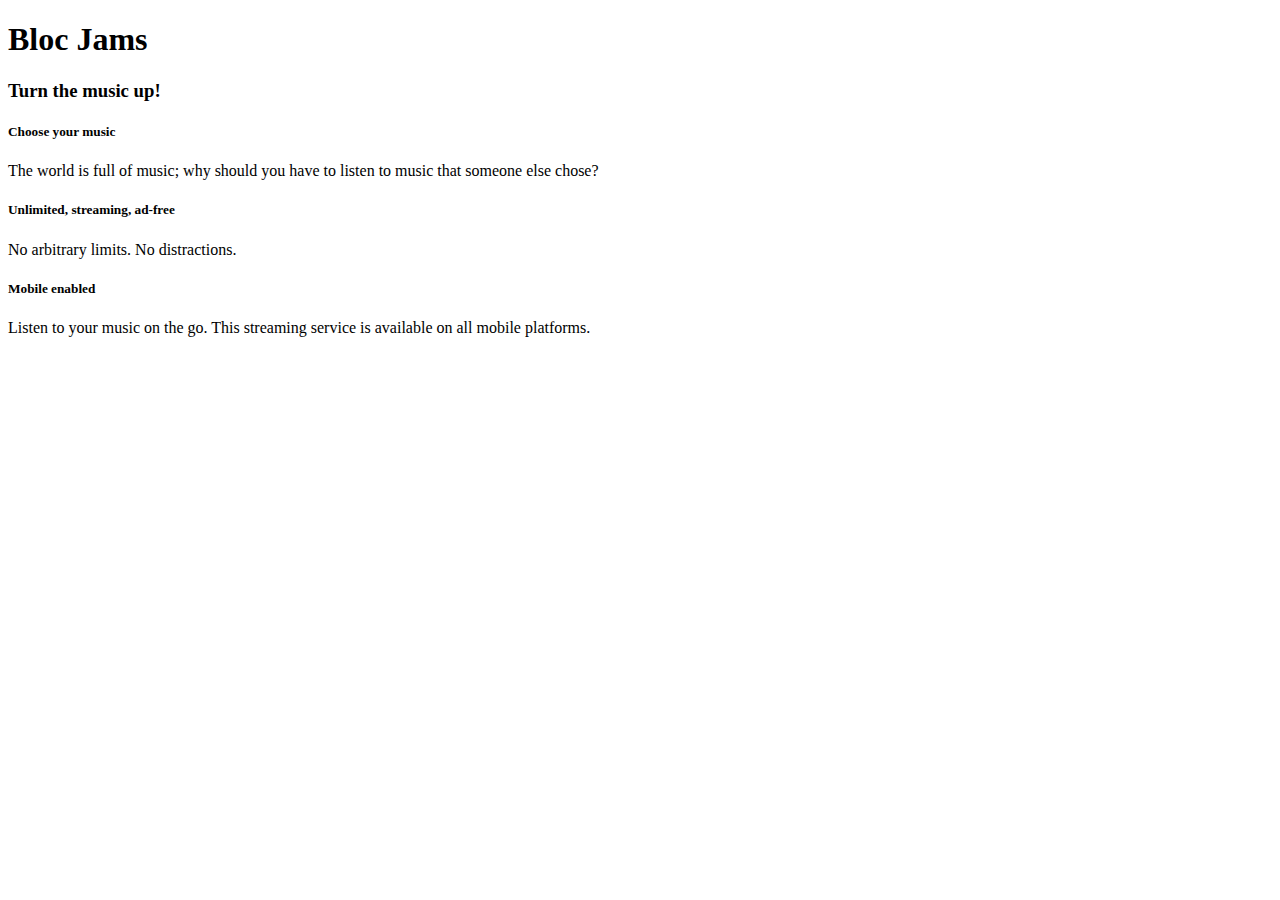
==== index.html @ 88e638bc "Assignment 6 completed" ====
<!DOCTYPE html>
<html>
<head>
  <title>Bloc Jams</title>
</head>
<body>
  <nav><!-- navigation bar -->
    
  </nav>
  <section><!-- hero content -->
    <h1>Bloc Jams</h1>
    <h3>Turn the music up!</h3>
  </section>
  <section><!-- selling points -->
    <div>
      <h5>Choose your music</h5>
      <p>The world is full of music; why should you have to listen to music that someone else chose?</p>
    </div>
    <div>
      <h5>Unlimited, streaming, ad-free</h5>
      <p>No arbitrary limits. No distractions.</p>
    </div>
    <div>
      <h5>Mobile enabled</h5>
      <p>Listen to your music on the go. This streaming service is available on all mobile platforms.</p>
    </div>
  </section>
</body>
</html>
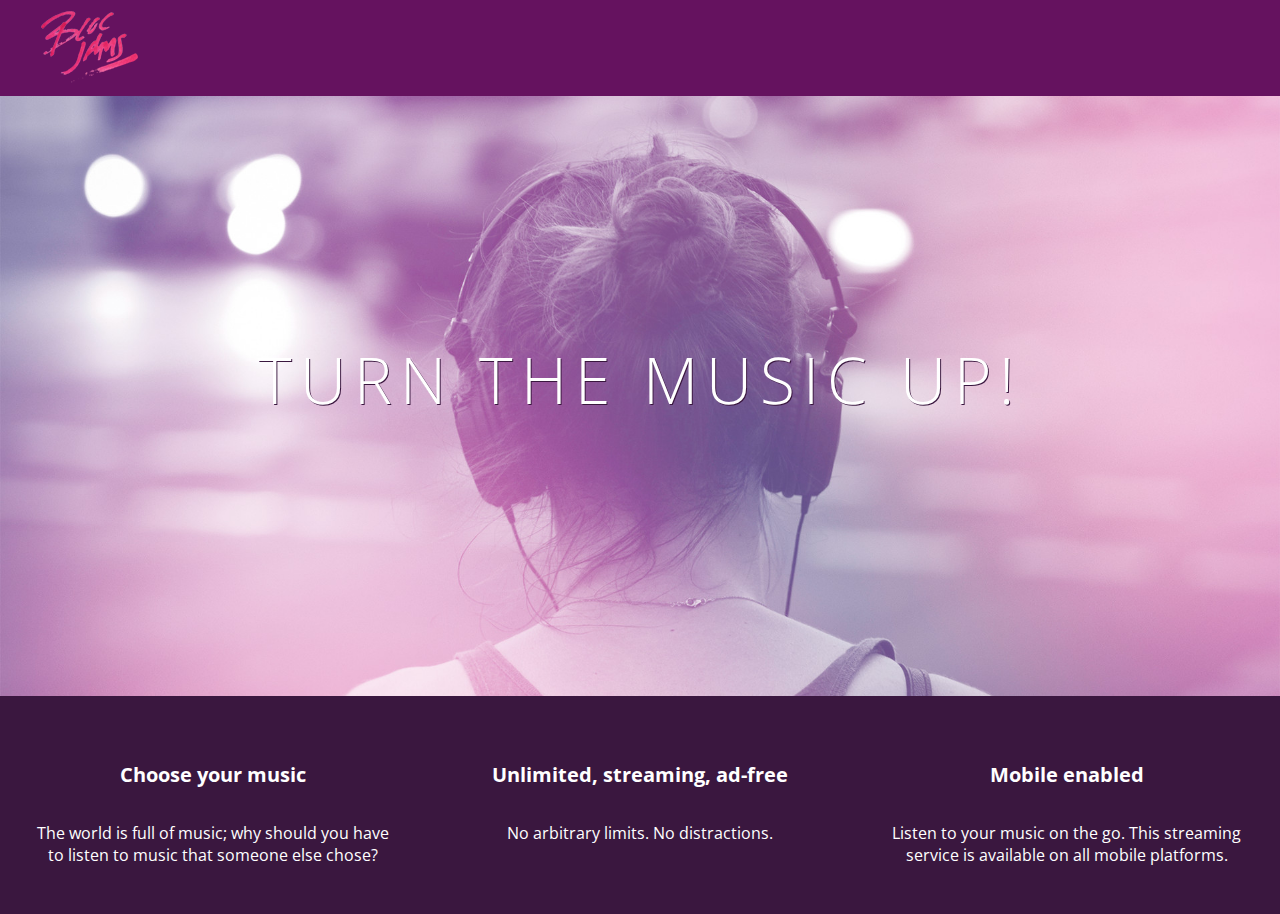
==== commit f0cb00d6: "Checkpoint 7 completed" ====
--- a/index.html
+++ b/index.html
@@ -2,27 +2,33 @@
 <html>
 <head>
   <title>Bloc Jams</title>
+  <link rel="stylesheet" type="text/css" href="http://fonts.googleapis.com/css?family=Open+Sans:400,800,600,700,300">
+  <link rel="stylesheet" type="text/css" href="http://code.ionicframework.com/ionicons/2.0.1/css/ionicons.min.css">
+  <link rel="stylesheet" type="text/css" href="styles/normalize.css">
+  <link rel="stylesheet" type="text/css" href="styles/main.css">
 </head>
-<body>
-  <nav><!-- navigation bar -->
-    
+<body class="landing">
+  <nav class="navbar"><!-- navigation bar -->
+    <img src="assets/images/bloc_jams_logo.png" alt="bloc jams logo" class="logo">
   </nav>
-  <section><!-- hero content -->
-    <h1>Bloc Jams</h1>
-    <h3>Turn the music up!</h3>
+  <section class="hero-content"><!-- hero content -->
+    <h1 class="hero-title">Turn the music up!</h1>
   </section>
-  <section><!-- selling points -->
-    <div>
-      <h5>Choose your music</h5>
-      <p>The world is full of music; why should you have to listen to music that someone else chose?</p>
+  <section class="selling-points"><!-- selling points -->
+    <div class="point">
+      <span class="ion-music-note"></span>
+      <h5 class="point-title">Choose your music</h5>
+      <p class="point-description">The world is full of music; why should you have to listen to music that someone else chose?</p>
     </div>
-    <div>
-      <h5>Unlimited, streaming, ad-free</h5>
-      <p>No arbitrary limits. No distractions.</p>
+    <div class="point">
+      <span class="ion-radio-waves"></span>
+      <h5 class="point-title">Unlimited, streaming, ad-free</h5>
+      <p class="point-description">No arbitrary limits. No distractions.</p>
     </div>
-    <div>
-      <h5>Mobile enabled</h5>
-      <p>Listen to your music on the go. This streaming service is available on all mobile platforms.</p>
+    <div class="point">
+      <span class="ion-iphone"></span>
+      <h5 class="point-title">Mobile enabled</h5>
+      <p class="point-description">Listen to your music on the go. This streaming service is available on all mobile platforms.</p>
     </div>
   </section>
 </body>
--- a/styles/main.css
+++ b/styles/main.css
@@ -0,0 +1,77 @@
+html {
+  height: 100%;
+  font-size: 100%;
+}
+
+body {
+  font-family: 'Open Sans';
+  color: white;
+  min-height: 100%;
+}
+
+body.landing {
+  background-color: rgb(58,23,63);
+}
+
+.navbar {
+  padding: 0.5rem;
+  background-color: rgb(101,18,95);
+}
+
+.navbar .logo {
+  position: relative;
+  left: 2rem;
+}
+
+.hero-content {
+  position: relative;
+  min-height: 600px;
+  background-image: url(../assets/images/bloc_jams_bg.jpg);
+  background-repeat: no-repeat;
+  background-position: center center;
+  background-size: cover;
+}
+
+.hero-content .hero-title {
+  position: absolute;
+  top: 40%;
+  -webkit-transform: translateY(-50%);
+  -moz-transform: translateT(-50%);
+  -ms-transform: translateY(-50%);
+  transform: translateY(-50%);
+  width: 100%;
+  text-align: center;
+  font-size: 4rem;
+  font-weight: 300;
+  text-transform: uppercase;
+  letter-spacing: 0.5rem;
+  text-shadow: 1px 1px 0px rgb(58,23,63);
+}
+
+.selling-points {
+  position: relative;
+  display: table;
+  width: 100%;
+  -webkit-box-sizing: border-box;
+  -moz-box-sizing: border-box;
+  box-sizing: border-box;
+}
+
+.point {
+  display: table-cell;
+  position: relative;
+  width: 33.3%;
+  padding: 2rem;
+  text-align: center;
+}
+
+.point .point-title {
+  font-size: 1.25rem;
+}
+
+.ion-music-note, 
+.ion-radio-waves, 
+.ion-iphone {
+  color: rgb(233,50,117);
+  font-size: 5rem;
+}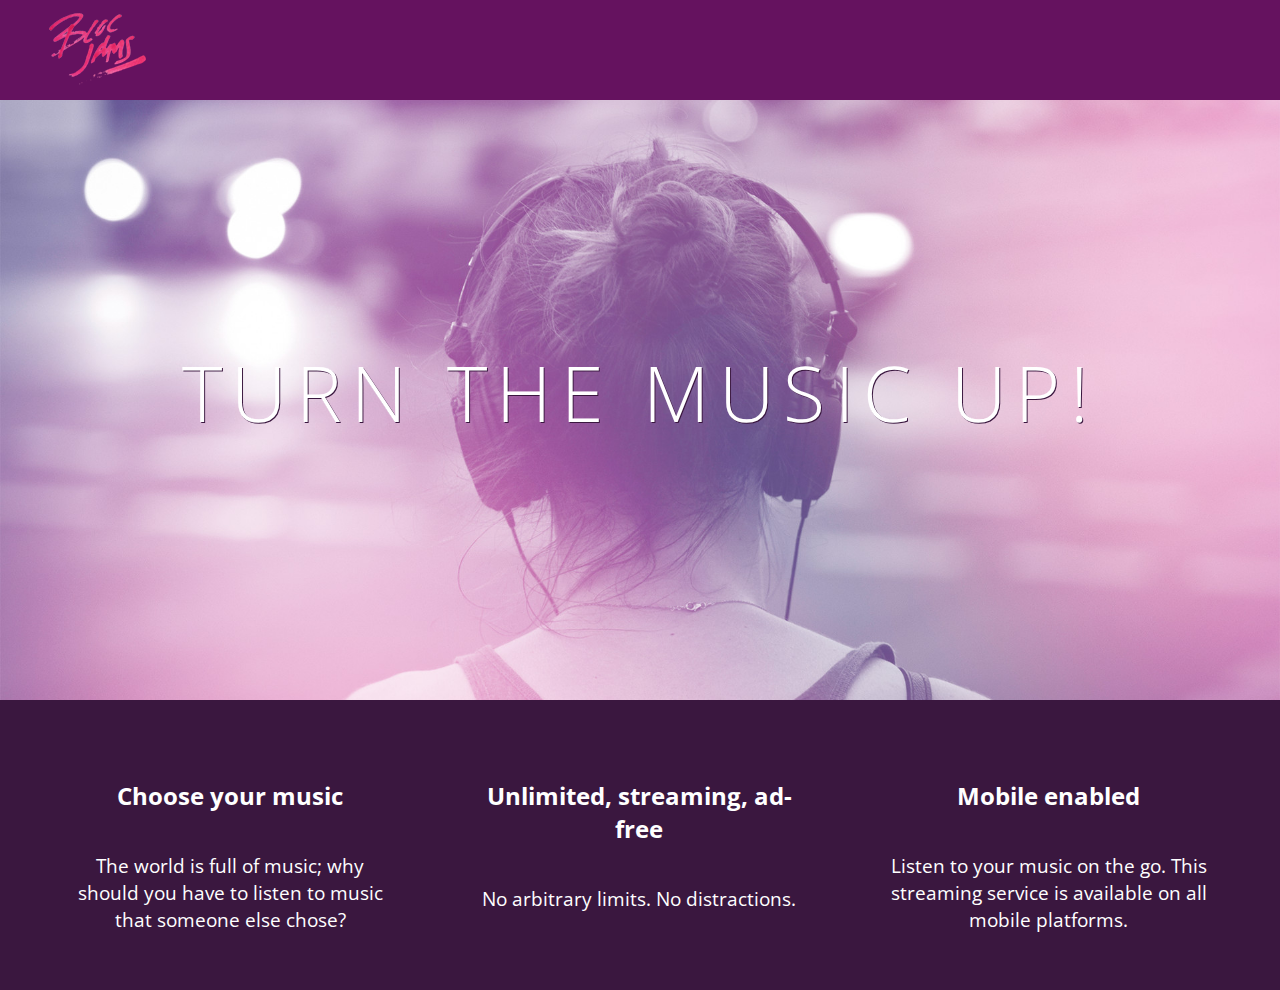
==== commit c9759b41: "Checkpoint 8 Completed" ====
--- a/index.html
+++ b/index.html
@@ -2,10 +2,12 @@
 <html>
 <head>
   <title>Bloc Jams</title>
+  <meta name="viewport" content="width=device-width, initial-scale=1">
   <link rel="stylesheet" type="text/css" href="http://fonts.googleapis.com/css?family=Open+Sans:400,800,600,700,300">
   <link rel="stylesheet" type="text/css" href="http://code.ionicframework.com/ionicons/2.0.1/css/ionicons.min.css">
   <link rel="stylesheet" type="text/css" href="styles/normalize.css">
   <link rel="stylesheet" type="text/css" href="styles/main.css">
+  <link rel="stylesheet" type="text/css" href="styles/landing.css">
 </head>
 <body class="landing">
   <nav class="navbar"><!-- navigation bar -->
@@ -14,18 +16,18 @@
   <section class="hero-content"><!-- hero content -->
     <h1 class="hero-title">Turn the music up!</h1>
   </section>
-  <section class="selling-points"><!-- selling points -->
-    <div class="point">
+  <section class="selling-points container"><!-- selling points -->
+    <div class="point column third">
       <span class="ion-music-note"></span>
       <h5 class="point-title">Choose your music</h5>
       <p class="point-description">The world is full of music; why should you have to listen to music that someone else chose?</p>
     </div>
-    <div class="point">
+    <div class="point column third">
       <span class="ion-radio-waves"></span>
       <h5 class="point-title">Unlimited, streaming, ad-free</h5>
       <p class="point-description">No arbitrary limits. No distractions.</p>
     </div>
-    <div class="point">
+    <div class="point column third">
       <span class="ion-iphone"></span>
       <h5 class="point-title">Mobile enabled</h5>
       <p class="point-description">Listen to your music on the go. This streaming service is available on all mobile platforms.</p>
--- a/styles/main.css
+++ b/styles/main.css
@@ -1,3 +1,9 @@
+*, *::before, *::after {
+  -moz-box-sizing: border-box;
+  -webkit-box-sizing: border-box;
+  box-sizing: border-box;
+}
+
 html {
   height: 100%;
   font-size: 100%;
@@ -7,10 +13,6 @@
   font-family: 'Open Sans';
   color: white;
   min-height: 100%;
-}
-
-body.landing {
-  background-color: rgb(58,23,63);
 }
 
 .navbar {
@@ -23,55 +25,28 @@
   left: 2rem;
 }
 
-.hero-content {
-  position: relative;
-  min-height: 600px;
-  background-image: url(../assets/images/bloc_jams_bg.jpg);
-  background-repeat: no-repeat;
-  background-position: center center;
-  background-size: cover;
+.container {
+  margin: 0 auto;
+  max-width: 64rem;
 }
 
-.hero-content .hero-title {
-  position: absolute;
-  top: 40%;
-  -webkit-transform: translateY(-50%);
-  -moz-transform: translateT(-50%);
-  -ms-transform: translateY(-50%);
-  transform: translateY(-50%);
-  width: 100%;
-  text-align: center;
-  font-size: 4rem;
-  font-weight: 300;
-  text-transform: uppercase;
-  letter-spacing: 0.5rem;
-  text-shadow: 1px 1px 0px rgb(58,23,63);
+@media (min-width: 640px) {
+  html { font-size: 112%; }
+  
+  .column {
+    float: left;
+    padding-left: 1rem;
+    padding-right: 1rem;
+  }
+  
+  .column.full { width: 100%; }
+  .column.two-thirds { width: 66.7%; }
+  .column.half { width: 50%; }
+  .column.third { width: 33.3%; }
+  .column.fourth { width: 25%; }
+  .column.flow-opposite { float: right; }
 }
 
-.selling-points {
-  position: relative;
-  display: table;
-  width: 100%;
-  -webkit-box-sizing: border-box;
-  -moz-box-sizing: border-box;
-  box-sizing: border-box;
-}
-
-.point {
-  display: table-cell;
-  position: relative;
-  width: 33.3%;
-  padding: 2rem;
-  text-align: center;
-}
-
-.point .point-title {
-  font-size: 1.25rem;
-}
-
-.ion-music-note, 
-.ion-radio-waves, 
-.ion-iphone {
-  color: rgb(233,50,117);
-  font-size: 5rem;
+@media (min-width: 1024px) {
+  html { font-size: 120%; }
 }--- a/styles/landing.css
+++ b/styles/landing.css
@@ -0,0 +1,49 @@
+body.landing {
+  background-color: rgb(58,23,63);
+}
+
+.hero-content {
+  position: relative;
+  min-height: 600px;
+  background-image: url(../assets/images/bloc_jams_bg.jpg);
+  background-repeat: no-repeat;
+  background-position: center center;
+  background-size: cover;
+}
+
+.hero-content .hero-title {
+  position: absolute;
+  top: 40%;
+  -webkit-transform: translateY(-50%);
+  -moz-transform: translateT(-50%);
+  -ms-transform: translateY(-50%);
+  transform: translateY(-50%);
+  width: 100%;
+  text-align: center;
+  font-size: 4rem;
+  font-weight: 300;
+  text-transform: uppercase;
+  letter-spacing: 0.5rem;
+  text-shadow: 1px 1px 0px rgb(58,23,63);
+}
+
+.selling-points {
+  position: relative;
+}
+
+.point {
+  position: relative;
+  padding: 2rem;
+  text-align: center;
+}
+
+.point .point-title {
+  font-size: 1.25rem;
+}
+
+.ion-music-note, 
+.ion-radio-waves, 
+.ion-iphone {
+  color: rgb(233,50,117);
+  font-size: 5rem;
+}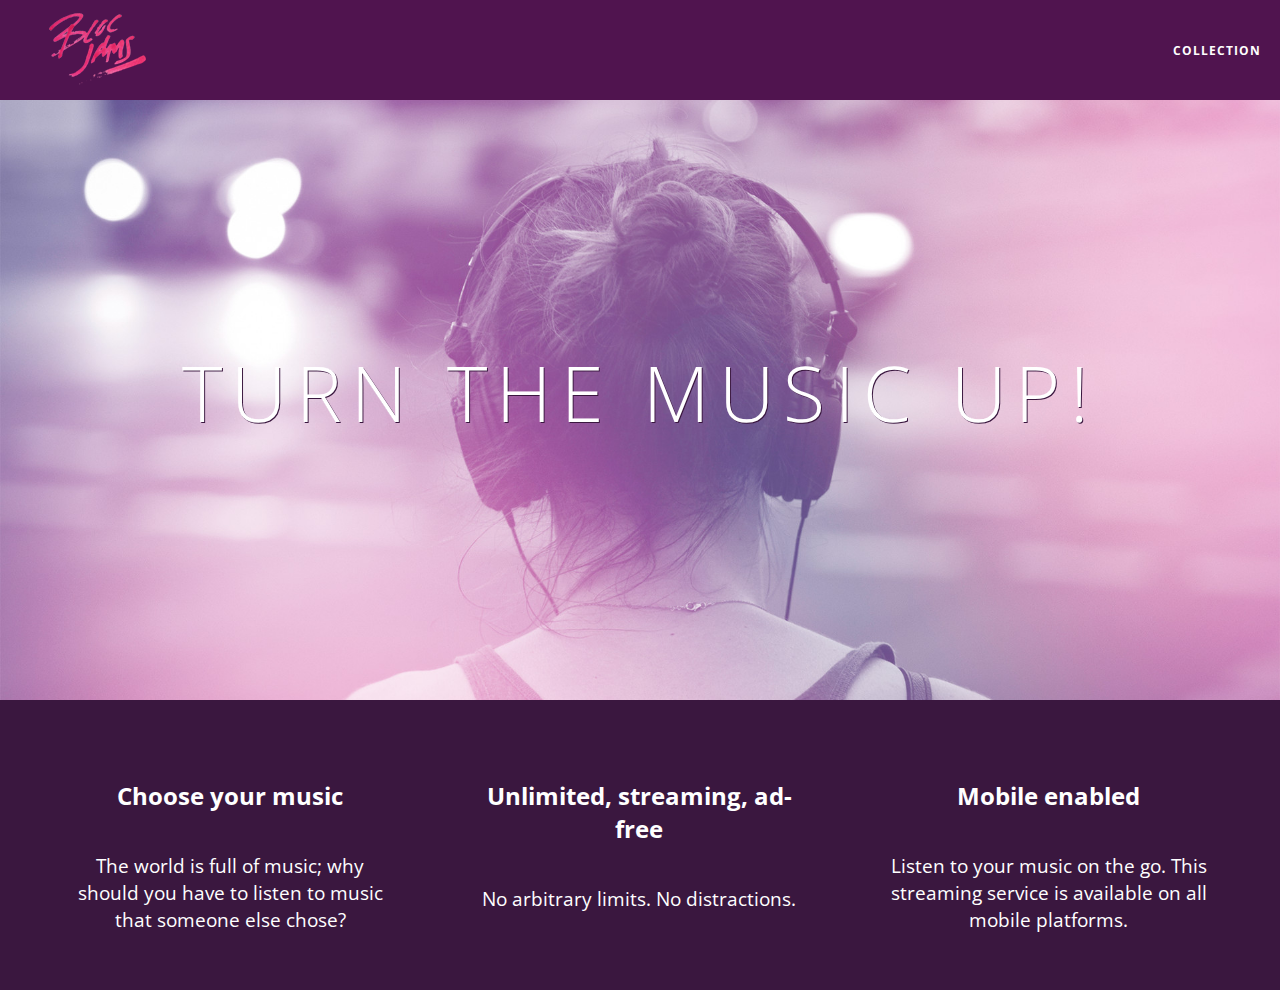
==== commit ed67712b: "Checkpoint 9 Completed" ====
--- a/index.html
+++ b/index.html
@@ -11,12 +11,17 @@
 </head>
 <body class="landing">
   <nav class="navbar"><!-- navigation bar -->
-    <img src="assets/images/bloc_jams_logo.png" alt="bloc jams logo" class="logo">
+    <a href="index.html" class="logo">
+      <img src="assets/images/bloc_jams_logo.png" alt="bloc jams logo">
+    </a>
+    <div class="links-container">
+      <a href="collection.html" class="navbar-link">collection</a>
+    </div>
   </nav>
   <section class="hero-content"><!-- hero content -->
     <h1 class="hero-title">Turn the music up!</h1>
   </section>
-  <section class="selling-points container"><!-- selling points -->
+  <section class="selling-points container clearfix"><!-- selling points -->
     <div class="point column third">
       <span class="ion-music-note"></span>
       <h5 class="point-title">Choose your music</h5>
--- a/styles/main.css
+++ b/styles/main.css
@@ -16,13 +16,46 @@
 }
 
 .navbar {
+  position: relative;
   padding: 0.5rem;
-  background-color: rgb(101,18,95);
+  background-color: rgba(101,18,95,0.5);
+  z-index: 1;
 }
 
 .navbar .logo {
   position: relative;
   left: 2rem;
+  cursor: pointer;
+}
+
+.navbar .links-container {
+  display: table;
+  position: absolute;
+  top: 0;
+  right: 0;
+  height: 100px;
+  color: white;
+  text-decoration: none;
+}
+
+.links-container .navbar-link {
+  display: table-cell;
+  position: relative;
+  height: 100%;
+  padding-left: 1rem;
+  padding-right: 1rem;
+  vertical-align: middle;
+  color: white;
+  font-size: 0.625rem;
+  letter-spacing: 0.05rem;
+  font-weight: 700;
+  text-transform: uppercase;
+  text-decoration: none;
+  cursor: pointer;
+}
+
+.links-container .navbar-link:hover {
+  color: rgb(230,50,117);
 }
 
 .container {
@@ -49,4 +82,14 @@
 
 @media (min-width: 1024px) {
   html { font-size: 120%; }
+}
+
+.clearfix::before,
+.clearfix::after {
+  content: " ";
+  display: table;
+}
+
+.clearfix::after {
+  clear: both;
 }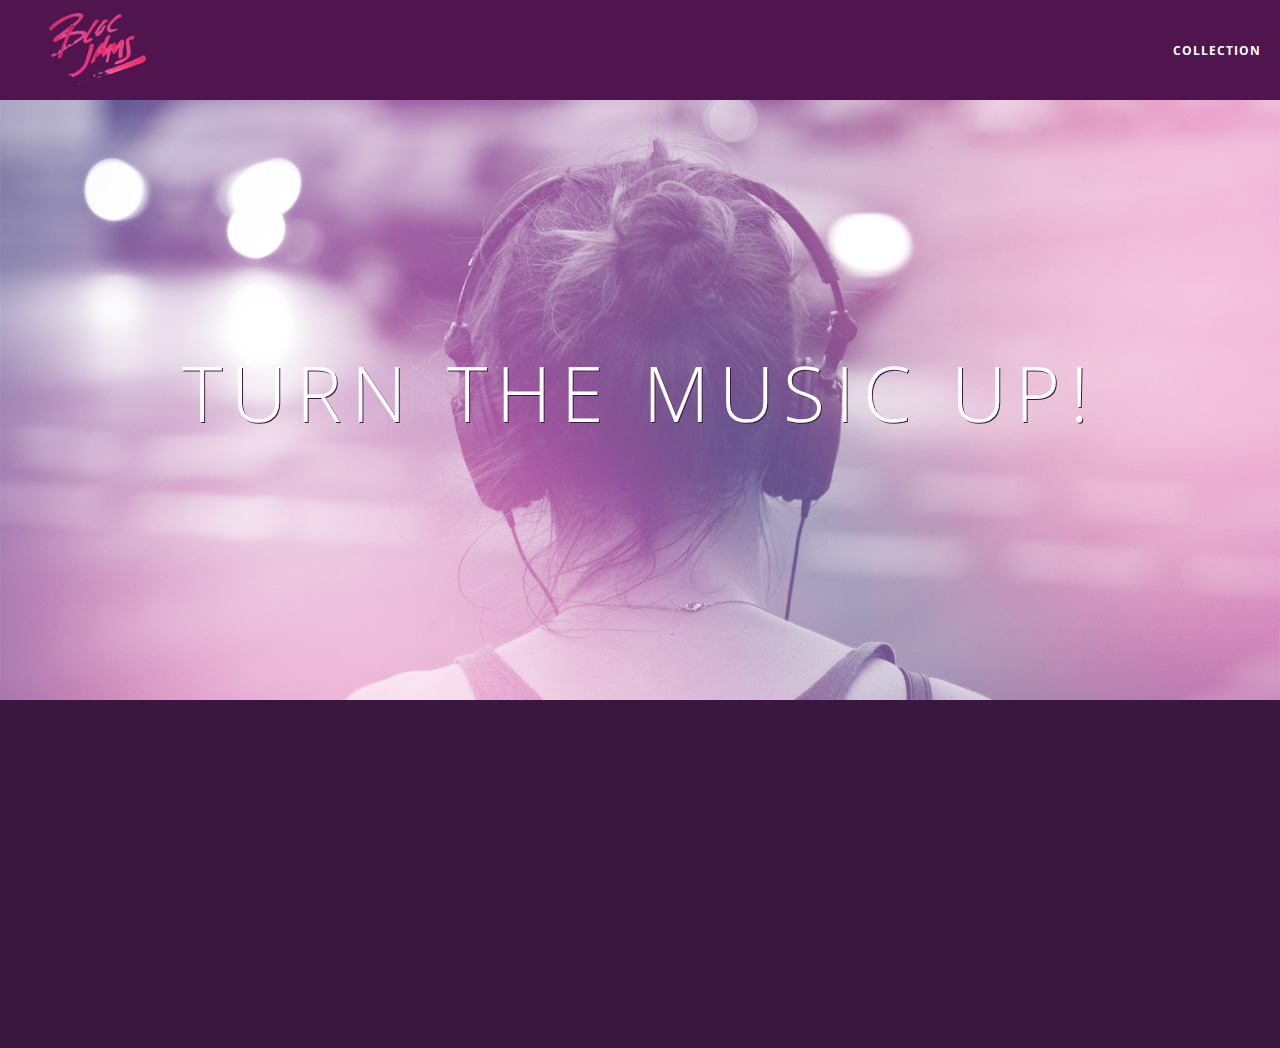
==== commit 7c47dcfd: "Checkpoint 22 Completed" ====
--- a/index.html
+++ b/index.html
@@ -38,5 +38,6 @@
       <p class="point-description">Listen to your music on the go. This streaming service is available on all mobile platforms.</p>
     </div>
   </section>
+  <script src="scripts/landing.js"></script>
 </body>
 </html>--- a/styles/main.css
+++ b/styles/main.css
@@ -63,6 +63,10 @@
   max-width: 64rem;
 }
 
+.container.narrow {
+  max-width: 56rem;
+}
+
 @media (min-width: 640px) {
   html { font-size: 112%; }
   
--- a/styles/landing.css
+++ b/styles/landing.css
@@ -35,6 +35,16 @@
   position: relative;
   padding: 2rem;
   text-align: center;
+  opacity: 0;
+  -webkit-transform: scaleX(0.9) translateY(3rem);
+  -moz-transform: scaleX(0.9) translateY(3rem);
+  transform: scaleX(0.9) translateY(3rem);
+  -webkit-transition: all 0.25s ease-in-out;
+  -moz-transition: all 0.25s ease-in-out;
+  transition: all 0.25s ease-in-out;
+  -webkit-transition-delay: 0.2s;
+  -moz-transition-delay: 0.2s;
+  transition-delay: 0.2s;
 }
 
 .point .point-title {
